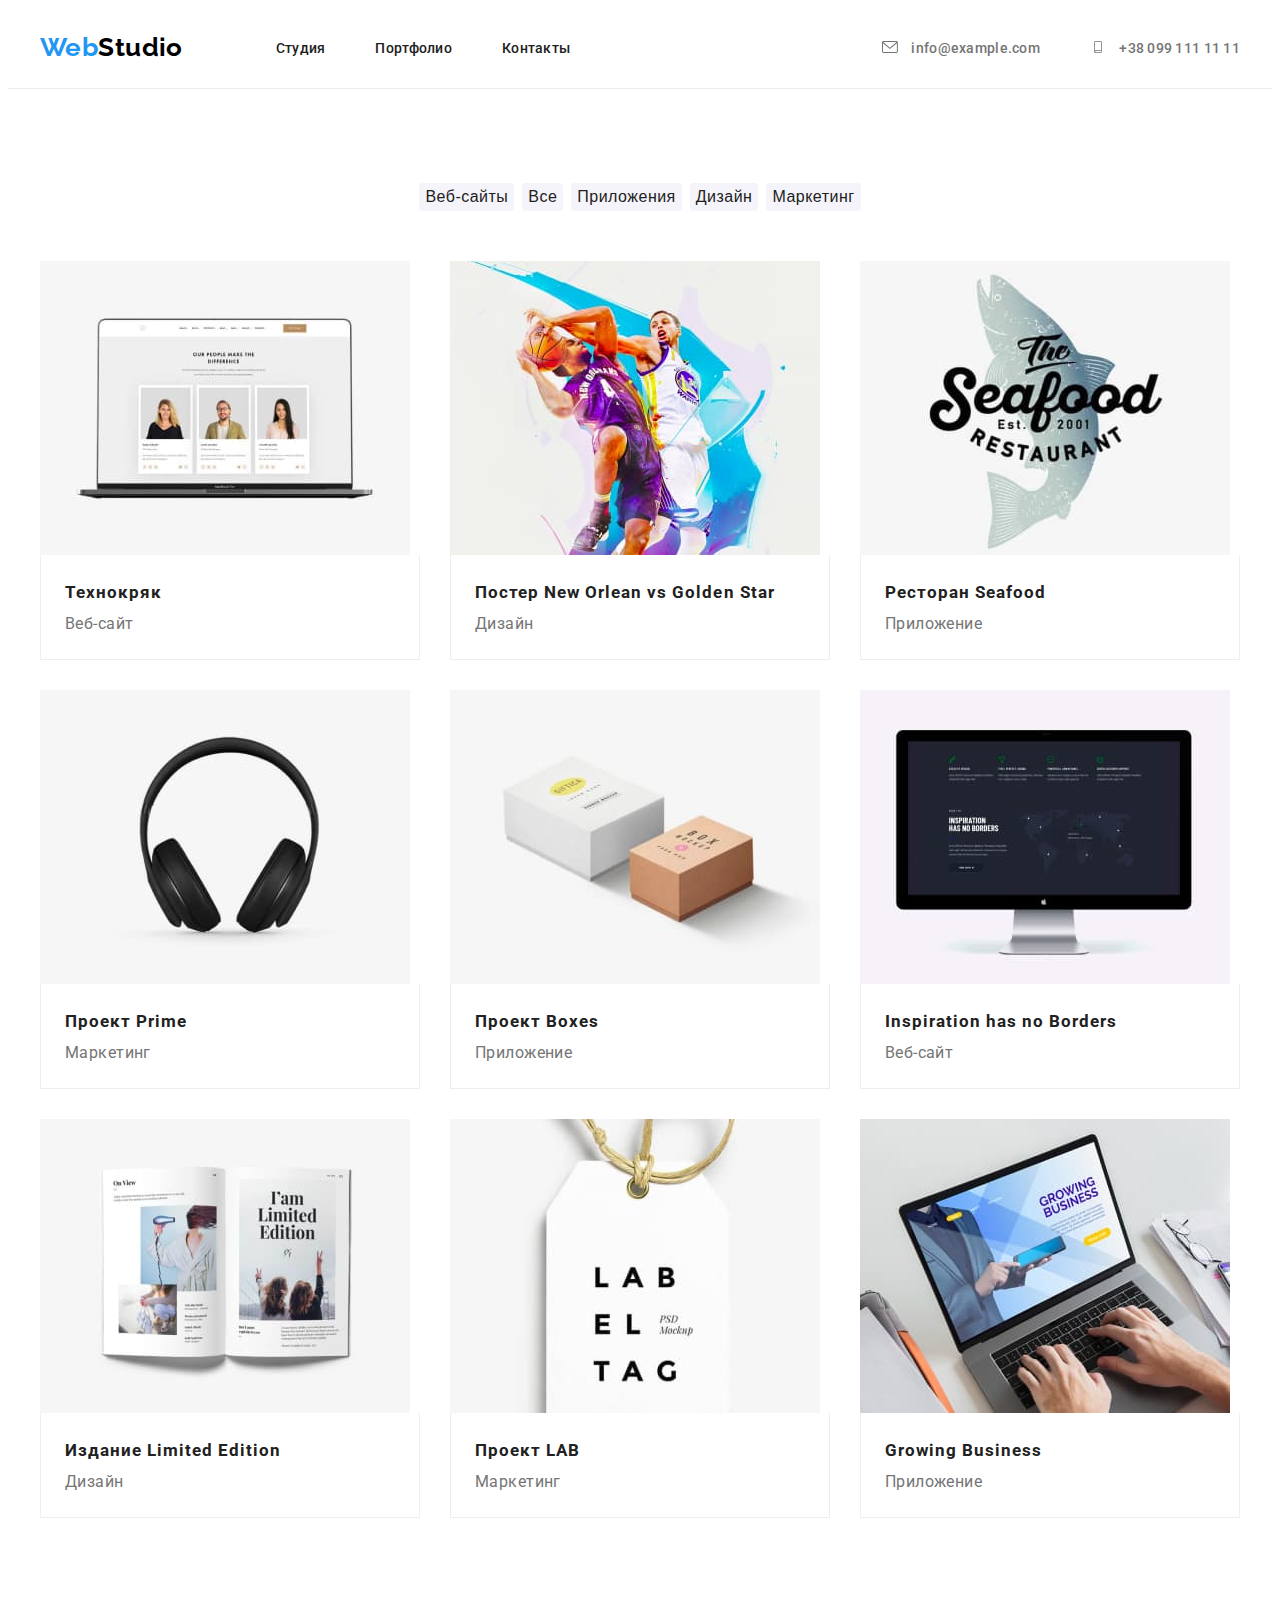
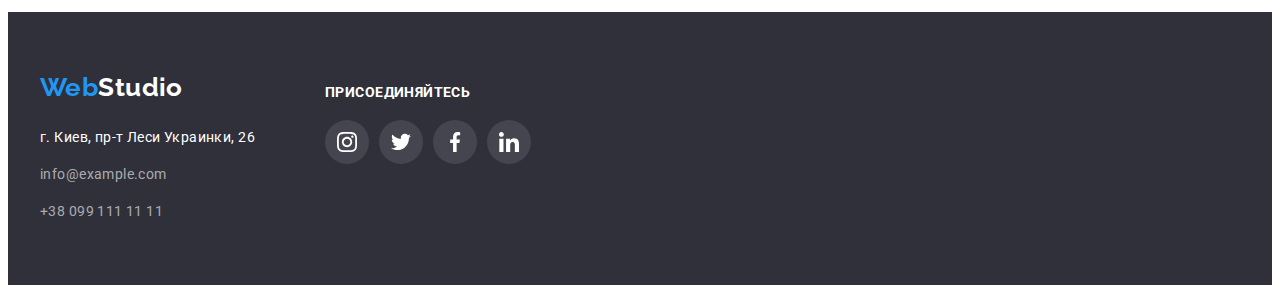
==== portfolio.html @ ef8a429e "Add files via upload" ====
<!DOCTYPE html>
<html lang="ru">
<head>
    <meta charset="UTF-8">
    <meta http-equiv="X-UA-Compatible" content="IE=edge">
    <meta name="viewport" content="width=device-width, initial-scale=1.0">
    <link rel="stylesheet" href="./css/styles.css">
    <title>WebStudio</title>
    <link rel="preconnect" href="https://fonts.googleapis.com">
    <link rel="preconnect" href="https://fonts.gstatic.com" crossorigin>
    <link rel="stylesheet" href="https://cdnjs.cloudflare.com/ajax/libs/modern-normalize/1.1.0/modern-normalize.min.css" integrity="sha512-wpPYUAdjBVSE4KJnH1VR1HeZfpl1ub8YT/NKx4PuQ5NmX2tKuGu6U/JRp5y+Y8XG2tV+wKQpNHVUX03MfMFn9Q==" crossorigin="anonymous" referrerpolicy="no-referrer" />
    <link href="https://fonts.googleapis.com/css2?family=Raleway:wght@700&family=Roboto:wght@400;500;700;900&display=swap" rel="stylesheet"> 
</head>
<body>
    <header class="header">
        <div class="container container-header">
            <nav class="navigation">
                <a href="index.html" class="webstudio web-header">
                    <span class="web">Web</span>Studio</a>
                <ul class="nav-list list">
                    <li class="nav-item"><a href="index.html">Студия</a></li>
                    <li class="nav-item"><a href="portfolio.html">Портфолио</a></li>
                    <li class="nav-item"><a href="">Контакты</a></li>
                </ul>
            </nav>
            <div class="header-contacts-div">
                <ul class="header-contacts-list list">
                    <li class="header-contacts-item"><a href="mailto:info@example.com">
                        <svg class="header-contacts-item-icon" width="16px" height="12px">
                            <use href="./img/symbol-defs.svg#icon-envelope"></use>
                        </svg>
                        info@example.com</a></li>
                    <li class="header-contacts-item"><a href="tel:+380991111111">
                        <svg class="header-contacts-item-icon" width="16px" height="12px">
                            <use href="./img/symbol-defs.svg#icon-smartphone"></use>
                        </svg>
                        +38 099 111 11 11</a></li>
                </ul>
            </div>
        </div>
    </header>
    <main>
        <section class="nav-portfolio section">
            <div class="nav-portfolio-container container">
                <h1 class="visually-hidden">Навигация в Портфолио</h2>
                <ul class="nav-portfolio-list list">
                    <li class="nav-portfolio-item"><button type="button" class="nav-portfolio-btn">Веб-сайты</button></li>
                    <li class="nav-portfolio-item"><button type="button" class="nav-portfolio-btn">Все</button></li>
                    <li class="nav-portfolio-item"><button type="button" class="nav-portfolio-btn">Приложения</button></li>
                    <li class="nav-portfolio-item"><button type="button" class="nav-portfolio-btn">Дизайн</button></li>
                    <li class="nav-portfolio-item"><button type="button" class="nav-portfolio-btn">Маркетинг</button></li>
                </ul>
                <ul class="services-list list">
                    <li class="services-item">
                        <a href="" class="services-link">
                            <img src="./img/portfolio-img-1.jpg" alt="ноутбук" width="370" height="294">
                            <div class="services-item-content">
                            <h3 class="services-item-title">Технокряк</h3>
                            <p class="services-item-text">Веб-сайт</p>
                            </div>
                        </a>
                    </li>
                    <li class="services-item">
                        <a href="" class="services-link">
                            <img src="./img/portfolio-img-2.jpg" alt="баскетболисты" width="370" height="294">
                            <div class="services-item-content">
                            <h3 class="services-item-title">Постер New Orlean vs Golden Star</h3>
                            <p class="services-item-text">Дизайн</p>
                            </div>
                        </a>
                    </li>
                    <li class="services-item">
                        <a href="" class="services-link">
                            <img src="./img/portfolio-img-3.jpg" alt="ресторан морепродуктов" width="370" height="294">
                            <div class="services-item-content">
                            <h3 class="services-item-title">Ресторан Seafood</h3>
                            <p class="services-item-text">Приложение</p>
                            </div>
                        </a>
                    </li>
                    <li class="services-item">
                        <a href="" class="services-link">
                            <img src="./img/portfolio-img-4.jpg" alt="наушники" width="370" height="294">
                            <div class="services-item-content">
                            <h3 class="services-item-title">Проект Prime</h3>
                            <p class="services-item-text">Маркетинг</p>
                            </div>
                        </a>
                    </li>
                    <li class="services-item">
                        <a href="" class="services-link">
                            <img src="./img/portfolio-img-5.jpg" alt="коробки" width="370" height="294">
                            <div class="services-item-content">
                            <h3 class="services-item-title">Проект Boxes</h3>
                            <p class="services-item-text">Приложение</p>
                            </div>
                        </a>
                    </li>
                    <li class="services-item">
                        <a href="" class="services-link">
                            <img src="./img/portfolio-img-6.jpg" alt="моноблок" width="370" height="294">
                            <div class="services-item-content">
                            <h3 class="services-item-title">Inspiration has no Borders</h3>
                            <p class="services-item-text">Веб-сайт</p>
                            </div>
                        </a>
                    </li>
                    <li class="services-item">
                        <a href="" class="services-link">
                            <img src="./img/portfolio-img-7.jpg" alt="журнал" width="370" height="294">
                            <div class="services-item-content">
                            <h3 class="services-item-title">Издание Limited Edition</h3>
                            <p class="services-item-text">Дизайн</p>
                            </div>
                        </a>
                    </li>
                    <li class="services-item">
                        <a href="" class="services-link">
                            <img src="./img/portfolio-img-8.jpg" alt="этикетка" width="370" height="294">
                            <div class="services-item-content">
                            <h3 class="services-item-title">Проект LAB</h3>
                            <p class="services-item-text">Маркетинг</p>
                            </div>
                        </a>
                    </li>
                    <li class="services-item">
                        <a href="" class="services-link">
                            <img src="./img/portfolio-img-9.jpg" alt="ноутбук" width="370" height="294">
                            <div class="services-item-content">
                            <h3 class="services-item-title">Growing Business</h3>
                            <p class="services-item-text">Приложение</p>
                            </div>
                        </a>
                    </li>
                </ul>
            </div>
        </section>
    </main>
    <footer class="footer">
        <div class="container footer-block">
            <div class="footer-contacts">
                <a class="webstudio web-footer">
                    <span class="web">Web</span>Studio
                </a>
                <address>
                    <ul class="footer-list list">
                        <li class="footer-item"><a href="" class="footer-addres">г. Киев, пр-т Леси Украинки, 26</a></li>
                        <li class="footer-item"><a href="mailto:info@example.com">info@example.com</a></li>
                        <li class="footer-item"><a href="tel:+380991111111">+38 099 111 11 11</a></li>
                    </ul>
                </address>
            </div>
            <div class="footer-socials">
                <p class="footer-socials-text">присоединяйтесь</p>
                <ul class="footer-socials-list list">
                    <li class="footer-socials-item">
                        <a href="" class="footer-socials-link">
                            <svg class="footer-socials-icon" width="20px" height="20px">
                                <use href="./img/symbol-defs.svg#icon-instagram"></use>
                            </svg>
                        </a>
                    </li>
                    <li class="footer-socials-item">
                        <a href="" class="footer-socials-link">
                            <svg class="footer-socials-icon" width="20px" height="20px">
                                <use href="./img/symbol-defs.svg#icon-twitter"></use>
                            </svg>
                        </a>
                    </li>
                    <li class="footer-socials-item">
                        <a href="" class="footer-socials-link">
                            <svg class="footer-socials-icon" width="20px" height="20px">
                                <use href="./img/symbol-defs.svg#icon-facebook"></use>
                            </svg>
                        </a>
                    </li>
                    <li class="footer-socials-item">
                        <a href="" class="footer-socials-link">
                            <svg class="footer-socials-icon"  width="20px" height="20px">
                                <use href="./img/symbol-defs.svg#icon-linkedin"></use>
                            </svg>
                        </a>
                    </li>
                </ul>
            </div>
        </div>
    </footer>
</body>
</html>
---- css/styles.css ----
:root {
    --corporate-color: #2196F3;
    --first-text: #212121;
    --second-text: #FFFFFF;
    --third-text: #757575;
    --background-header: #ECECEC;
    --background-tagline-and-footer: #2F303A;
    --background-team: #F5F4FA;
    --background-fff: #FFFFFF;
    --backgraund-portfolio-main: #E5E5E5;
    --web-header: #000000;
    --background-btn-portfolio: #F5F4FA;
    --background-icon: #F5F4FA;
    --color-icon: #AFB1B8;
}

p, h1, h2, h3, h4, h5, h6 {
    margin: 0;
}

ul {
    margin: 0;
    padding: 0;
}

button {
    cursor: pointer;
}

img {
    display: block;
    max-width: 100%;
}

body {
    font-family: "Roboto", sans-serif;
    color: var(--first-text);
    font-size: 14px;
    letter-spacing: 0.03em;
    background-color: var(--background-fff);
}

.list {
    list-style: none;
}

a {
    text-decoration: none;
    color: inherit;
}

.web {
    font-family: Raleway, sans-serif;
    font-size: 26px;
    line-height: calc(31 / 26);
    color: var(--corporate-color);
}

.webstudio{
    font-family: Raleway, sans-serif;
    font-weight: 700;
    font-size: 26px;
    line-height: calc(31 / 26);
}

.container {
    width: 1200px;
    padding-left: 15px;
    padding-right: 15px;
    margin: 0 auto;
}

.section {
    padding-top: 94px;
    padding-bottom: 94px;
}

.visually-hidden {
    position: absolute;
    width: 1px;
    height: 1px;
    margin: -1px;
    border: 0;
    padding: 0;
    white-space: nowrap;
    clip-path: inset(100%);
    clip: rect(0 0 0 0);
    overflow: hidden;
}

/* -------------------HEADER------------------- */
.header {
    background-color: var(--background-fff);
    padding-top: 24px;
    padding-bottom: 25px;
    border-bottom: 1px solid #ECECEC;
}

.container-header {
    display: flex;
    align-items: center;
}

.web-header{
    color: var(--web-header);
    margin-right: 93px;
}

.navigation {
    display: flex;
    align-items: center;
}

.nav-list {
    display: flex;
}

.nav-item {
    font-weight: 500;
    line-height: calc(16 / 14);
    letter-spacing: 0.02em;
    color: var(--first-text);
}

.nav-item + .nav-item{
    margin-left: 50px;
}

.nav-item:hover,
.nav-item:focus {
    font-weight: 500;
    line-height: calc(16 / 14);
    letter-spacing: 0.02em;
    color: var(--corporate-color);
}

.header-contacts-div {
    display: flex;
    align-items: center;
    margin-left: auto;
}

.header-contacts-list {
    display: flex;
    align-items: center;
}

.header-contacts-item + .header-contacts-item {
    margin-left: 50px;
}

.header-contacts-item {
    font-weight: 500;
    line-height: calc(16 / 14);
    letter-spacing: 0.02em;
    color: var(--third-text);
}

.header-contacts-item:hover,
.header-contacts-item:focus {
    font-weight: 500;
    line-height: calc(16 / 14);
    letter-spacing: 0.02em;
    color: var(--corporate-color);
}

.header-contacts-item-icon {
    fill: currentColor;
    margin-right: 10px;
    /* width: 16px;
    height: 12px; */
}

/* -------------------TAGLINE------------------- */
.tagline {
    font-family: Roboto;
    background-color: var(--background-tagline-and-footer);
    flex-grow: 1;
    padding: 200px 0 200px 0;
    background-image: linear-gradient(rgba(25, 28, 38, 0.4), rgba(25, 28, 38, 0.4)), url(../img/tagline.jpg);
    background-repeat: no-repeat;
    background-position: center;
    background-size: cover;
    flex-grow: 1;
    padding: 272px 0 206px 96px;
}

.tagline-title {
    font-weight: 900;
    font-size: 44px;
    line-height: calc(60 / 44);
    text-align: center;
    letter-spacing: 0.06em;
    text-transform: uppercase;
    color: var(--second-text);
    margin-bottom: 30px;
}

.tagline-btn{
    font-weight: bold;
    font-size: 16px;
    line-height: calc(30 / 16);
    display: flex;
    align-items: center;
    text-align: center;
    letter-spacing: 0.06em;
    color: var(--second-text);
    background-color: var(--corporate-color);
    margin: auto;
    border: 0;
    background: var(--corporate-color);
    box-shadow: 0px 4px 4px rgba(0, 0, 0, 0.15);
    border-radius: 4px;
    padding: 10px 32px 10px 47px;
}

.tagline-btn:hover,
.tagline-btn:focus {
    cursor: pointer;
}

/* -------------------ABOUT------------------- */
.about-list {
    display: flex;
}

.about-item + .about-item {
    margin-left: 30px;
}

.about-item {
    width: calc(100% / 4 - 30px);
}

.about-item-icon-background {
    content: '';
    width: 270px;
    height: 120px;
    background-color: var(--background-icon);
    margin-bottom: 30px;
    display: flex;
    align-items: center;
    justify-content: center;
}

.about-item-title{
    line-height: calc(16 / 14);
    text-transform: uppercase;
    margin-bottom: 10px;
}

.about-item-text{
    line-height: calc(24 / 14);
    color: var(--third-text);
}

/* -------------------TASKS------------------- */
.tasks {
    padding-top: 0;
}

.tasks-title {
    font-size: 36px;
    line-height: calc(42 /36);
    text-align: center;
    margin-bottom: 50px;
}

.tasks-list {
    display: flex;
    align-items: center;
}

.tasks-item + .tasks-item {
    margin-left: 30px;
}

.tasks-item{
    width: calc(100% / 3 - 30px);
}

/* -------------------TEAM------------------- */
.team {
    background-color: var(--background-team);
}

.team-title {
    margin-bottom: 50px;
}

.team-item {
    background-color: var(--background-fff);
    box-shadow: 0px 1px 3px rgba(0, 0, 0, 0.12), 0px 1px 1px rgba(0, 0, 0, 0.14), 0px 2px 1px rgba(0, 0, 0, 0.2);
    border-radius: 0px 0px 4px 4px;
}

.team-list {
    display: flex;
    justify-content: space-between;
}

.team-title {
    font-size: 36px;
    line-height: calc(42 / 36);
    text-align: center;
}

.team-item + .team-item {
    margin-left: 30px;
}

.team-item {
    width: calc(100% / 4 - 30px);
    box-sizing: border-box;
    box-shadow: 0 10px 10px -10px rgba(0, 0, 0, 0.3), 2px 0 2px -2px rgba(0, 0, 0, 0.3), -2px 0 2px -2px rgba(0, 0, 0, 0.3);
}

.team-item-title {
    font-weight: 500;
    font-size: 16px;
    line-height: calc(19 / 16);
    text-align: center;
    margin-top: 30px;
    margin-bottom: 10px;
}

.team-item-text {
    font-size: 16px;
    line-height: calc(19 / 16);
    text-align: center;
    color: var(--third-text); 
    margin-bottom: 10px;
}

.team-socials-list {
    display: flex;
    justify-content: center;
}

.team-socials-link {
    width: 44px;
    height: 44px;
    display: flex;
    align-items: center;
    justify-content: center;
    fill: var(--color-icon);
    margin-bottom: 30px;
    border-radius: 50%;
}

.team-socials-item + .team-socials-item {
    margin-left: 10px;
}

.team-socials-icon {
    color: currentColor;
}

.team-socials-link:hover, .team-socials-link:focus {
    background-color: var(--corporate-color);
    fill: var(--second-text);
}

/* -------------------COMPANY------------------- */

.company-title {
    font-size: 36px;
    line-height: calc(42 / 36);
    text-align: center;
}

.company-list {
    display: flex;
    margin-top: 50px;
}

.company-item + .company-item {
    margin-left: 30px;
}

.company-item {
    width: calc(100% / 6 - 30px);
}

.company-item-link {
    width: 170px;
    height: 92px;
    display: flex;
    align-items: center;
    justify-content: center;
    border: 1px solid var(--color-icon);
    border-radius: 4px;
    fill: var(--color-icon);
}

.company-item-link:hover, .company-item-link:focus {
    fill: var(--corporate-color);
    border-color: var(--corporate-color);
}

.company-item-icon {
    color: currentColor;
}

/* -------------------FOOTER------------------- */


footer {
    background-color: var(--background-tagline-and-footer);
    padding-top: 60px;
    padding-bottom: 60px;
}

.footer-block {
    display: flex;
    justify-content: start;

}

.web-footer {
    color: var(--second-text);
}

.footer-list {
    margin-top: 20px;
}

.footer-item + .footer-item {
    margin-top: 9px;
}

address{
    font-style: normal;
}

.footer-addres {
    line-height: calc(24 / 12);
    color: var(--second-text);
}

.footer-item {
    line-height: calc(24 / 12);
    color: rgba(255, 255, 255, 0.6);
}

.footer-socials {
    margin-top: 12px;
    margin-left: 70px;
}

.footer-socials-text {
    font-family: Roboto;
    font-weight: 700;
    font-size: 14px;
    line-height: calc(16/14);
    letter-spacing: 0.03em;
    text-transform: uppercase;
    color: var(--second-text);
    margin-bottom: 20px;
}

.footer-socials-list {
    display: flex;
    justify-content: center;
}

.footer-socials-link {
    width: 44px;
    height: 44px;
    display: flex;
    align-items: center;
    justify-content: center;
    fill: var(--second-text);
    background-color: rgba(255, 255, 255, 0.1);;
    margin-bottom: 30px;
    border-radius: 50%;
}

.footer-socials-item + .footer-socials-item {
    margin-left: 10px;
}

.footer-socials-icon {
    color: currentColor;
}

.footer-socials-link:hover, .footer-socials-link:focus {
    background-color: var(--corporate-color);
    fill: var(--second-text);
}

/* -------------------PORTFOLIO------------------- */



/* -------------------NAV_PORTFOLIO------------------- */

.nav-portfolio-list {
    display: flex;
    justify-content: center;
    margin-bottom: 50px;
}

.nav-portfolio-item + .nav-portfolio-item{
    margin-left: 8px;
}

.nav-portfolio-btn {
    font-weight: 500;
    font-size: 16px;
    line-height: calc(26 / 16);
    letter-spacing: 0.03em;
    text-align: center;
    color: var(--first-text);
    background-color: var(--background-btn-portfolio);
    border-radius: 4px;
    border: 0;
}

.nav-portfolio-btn:hover,
.nav-portfolio-btn:focus {
    color: var(--second-text);
    background-color: var(--corporate-color);
    cursor: pointer;
    font-weight: 500;
    font-size: 16px;
    line-height: calc(26 / 16);
    letter-spacing: 0.03em;
    text-align: center;
    color: var(--second-text);
}

/* -------------------SERVICES------------------- */

.services-list {
    display: flex;
    flex-wrap: wrap;
    margin-left: -30px;
    margin-bottom: -30px;
}

.services-item {
    width: calc(100% / 3 - 30px);
    margin-left: 30px;
    margin-bottom: 30px;
    box-sizing: border-box;
}

.services-item:hover {
    box-shadow: 0 10px 10px -5px rgba(0, 0, 0, 0.3), 5px 0 5px -5px rgba(0, 0, 0, 0.3), -5px 0 5px -5px rgba(0, 0, 0, 0.3);
}

.services-item-content {
    padding: 20px 24px;
    border-left: 1px solid #EEEEEE;
    border-right: 1px solid #EEEEEE;
    border-bottom: 1px solid #EEEEEE;
}

.services-item-title {
    font-size: 17px;
    line-height: calc(36 / 18);
    letter-spacing: 0.06em;
    color: var(--first-text);
}

.services-item-text {
    font-size: 16px;
    line-height: calc(30 /16);
    color: var(--third-text);
}
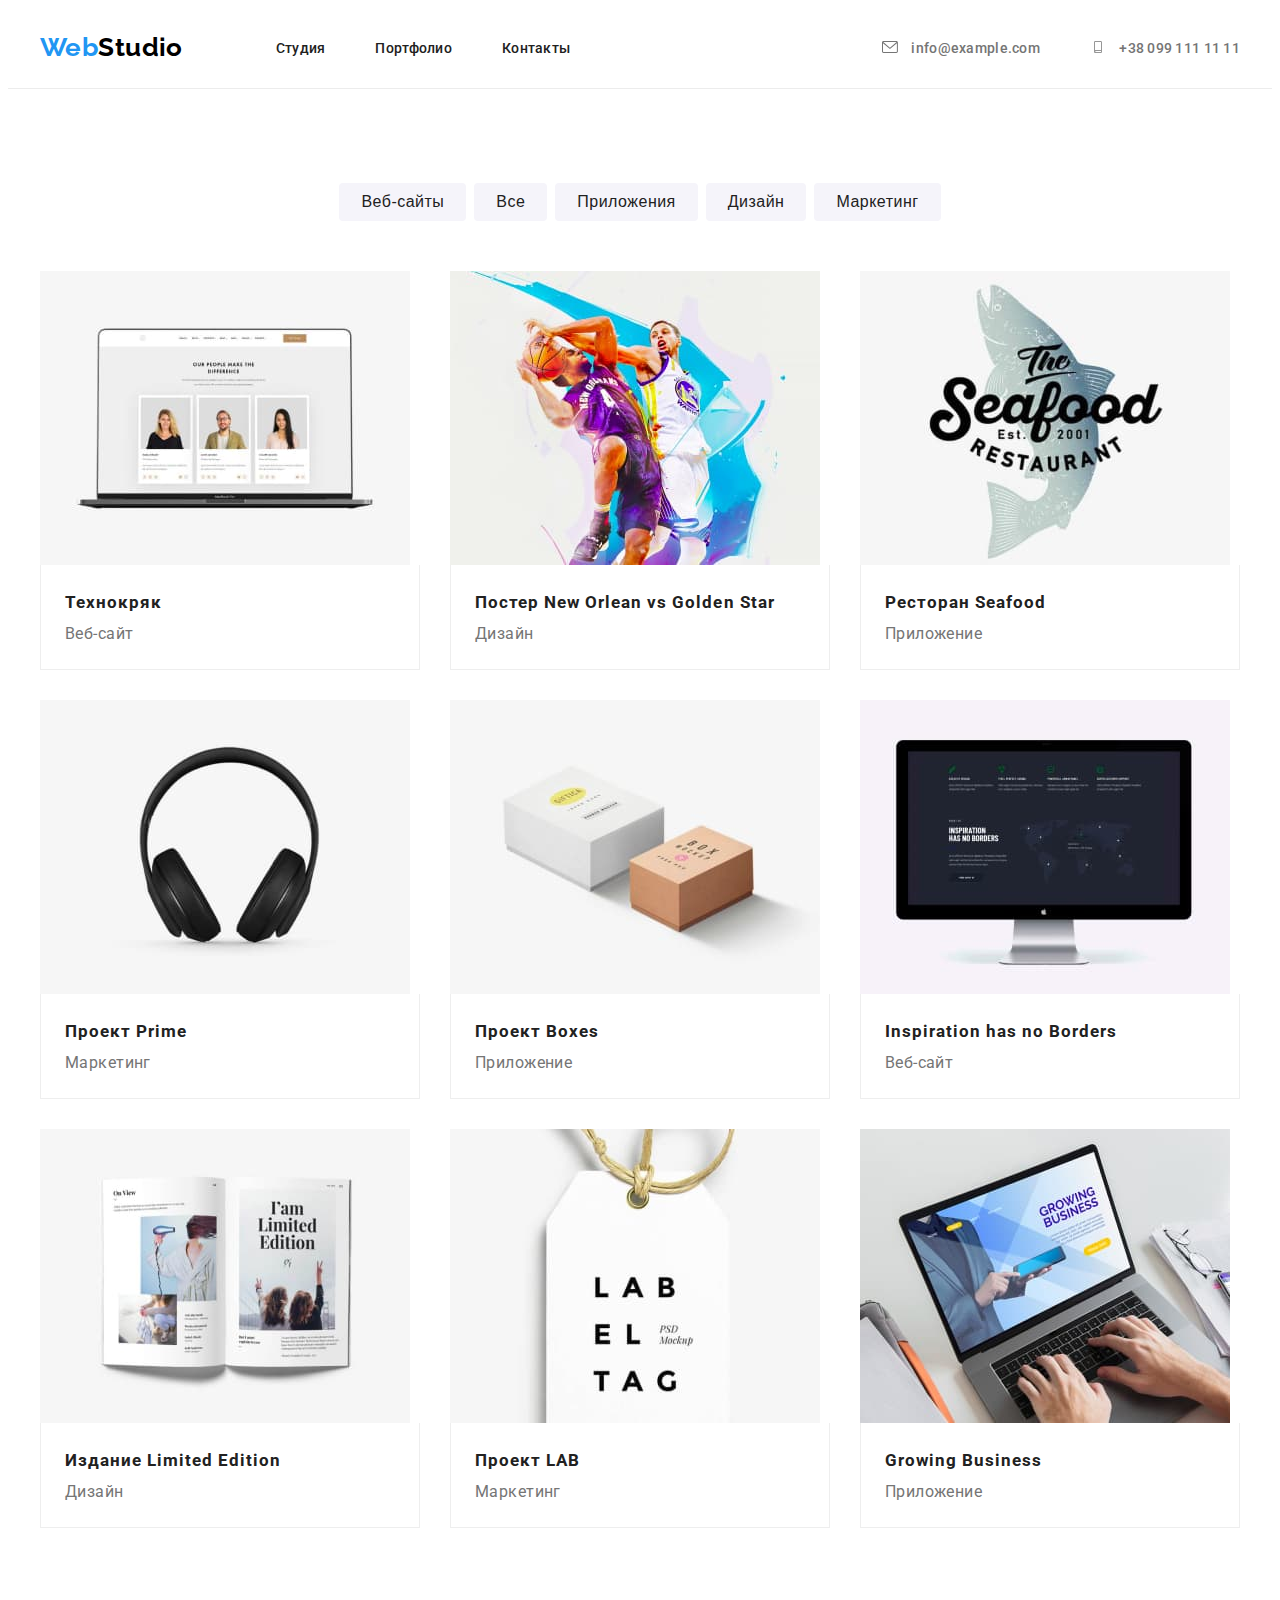
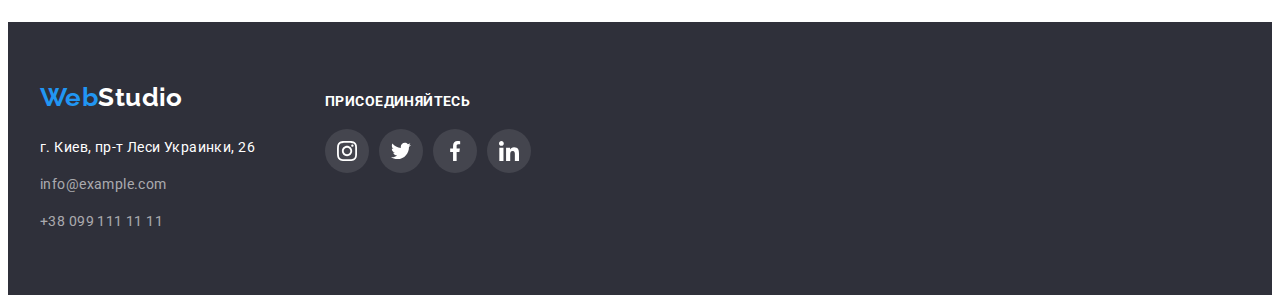
==== commit 2679e015: "Update portfolio.html" ====
--- a/portfolio.html
+++ b/portfolio.html
@@ -52,85 +52,103 @@
                 </ul>
                 <ul class="services-list list">
                     <li class="services-item">
-                        <a href="" class="services-link">
-                            <img src="./img/portfolio-img-1.jpg" alt="ноутбук" width="370" height="294">
-                            <div class="services-item-content">
-                            <h3 class="services-item-title">Технокряк</h3>
-                            <p class="services-item-text">Веб-сайт</p>
-                            </div>
-                        </a>
-                    </li>
-                    <li class="services-item">
-                        <a href="" class="services-link">
-                            <img src="./img/portfolio-img-2.jpg" alt="баскетболисты" width="370" height="294">
-                            <div class="services-item-content">
-                            <h3 class="services-item-title">Постер New Orlean vs Golden Star</h3>
-                            <p class="services-item-text">Дизайн</p>
-                            </div>
-                        </a>
-                    </li>
-                    <li class="services-item">
-                        <a href="" class="services-link">
-                            <img src="./img/portfolio-img-3.jpg" alt="ресторан морепродуктов" width="370" height="294">
-                            <div class="services-item-content">
-                            <h3 class="services-item-title">Ресторан Seafood</h3>
-                            <p class="services-item-text">Приложение</p>
-                            </div>
-                        </a>
-                    </li>
-                    <li class="services-item">
-                        <a href="" class="services-link">
-                            <img src="./img/portfolio-img-4.jpg" alt="наушники" width="370" height="294">
-                            <div class="services-item-content">
-                            <h3 class="services-item-title">Проект Prime</h3>
-                            <p class="services-item-text">Маркетинг</p>
-                            </div>
-                        </a>
-                    </li>
-                    <li class="services-item">
-                        <a href="" class="services-link">
-                            <img src="./img/portfolio-img-5.jpg" alt="коробки" width="370" height="294">
-                            <div class="services-item-content">
-                            <h3 class="services-item-title">Проект Boxes</h3>
-                            <p class="services-item-text">Приложение</p>
-                            </div>
-                        </a>
-                    </li>
-                    <li class="services-item">
-                        <a href="" class="services-link">
-                            <img src="./img/portfolio-img-6.jpg" alt="моноблок" width="370" height="294">
-                            <div class="services-item-content">
-                            <h3 class="services-item-title">Inspiration has no Borders</h3>
-                            <p class="services-item-text">Веб-сайт</p>
-                            </div>
-                        </a>
-                    </li>
-                    <li class="services-item">
-                        <a href="" class="services-link">
-                            <img src="./img/portfolio-img-7.jpg" alt="журнал" width="370" height="294">
-                            <div class="services-item-content">
-                            <h3 class="services-item-title">Издание Limited Edition</h3>
-                            <p class="services-item-text">Дизайн</p>
-                            </div>
-                        </a>
-                    </li>
-                    <li class="services-item">
-                        <a href="" class="services-link">
-                            <img src="./img/portfolio-img-8.jpg" alt="этикетка" width="370" height="294">
-                            <div class="services-item-content">
-                            <h3 class="services-item-title">Проект LAB</h3>
-                            <p class="services-item-text">Маркетинг</p>
-                            </div>
-                        </a>
-                    </li>
-                    <li class="services-item">
-                        <a href="" class="services-link">
-                            <img src="./img/portfolio-img-9.jpg" alt="ноутбук" width="370" height="294">
-                            <div class="services-item-content">
-                            <h3 class="services-item-title">Growing Business</h3>
-                            <p class="services-item-text">Приложение</p>
-                            </div>
-                        </a>
+                        <div class="services-link-shadow">
+                            <a href="" class="services-link">
+                                <img src="./img/portfolio-img-1.jpg" alt="ноутбук" width="370" height="294">
+                                <div class="services-item-content">
+                                <h3 class="services-item-title">Технокряк</h3>
+                                <p class="services-item-text">Веб-сайт</p>
+                                </div>
+                            </a>
+                        </div>
+                    </li>
+                    <li class="services-item">
+                        <div class="services-link-shadow">
+                            <a href="" class="services-link">
+                                <img src="./img/portfolio-img-2.jpg" alt="баскетболисты" width="370" height="294">
+                                <div class="services-item-content">
+                                <h3 class="services-item-title">Постер New Orlean vs Golden Star</h3>
+                                <p class="services-item-text">Дизайн</p>
+                                </div>
+                            </a>
+                        </div>
+                    </li>
+                    <li class="services-item">
+                        <div class="services-link-shadow">
+                            <a href="" class="services-link">
+                                <img src="./img/portfolio-img-3.jpg" alt="ресторан морепродуктов" width="370" height="294">
+                                <div class="services-item-content">
+                                <h3 class="services-item-title">Ресторан Seafood</h3>
+                                <p class="services-item-text">Приложение</p>
+                                </div>
+                            </a>
+                        </div>
+                    </li>
+                    <li class="services-item">
+                        <div class="services-link-shadow">
+                            <a href="" class="services-link">
+                                <img src="./img/portfolio-img-4.jpg" alt="наушники" width="370" height="294">
+                                <div class="services-item-content">
+                                <h3 class="services-item-title">Проект Prime</h3>
+                                <p class="services-item-text">Маркетинг</p>
+                                </div>
+                            </a>
+                        </div>
+                    </li>
+                    <li class="services-item">
+                        <div class="services-link-shadow">
+                            <a href="" class="services-link">
+                                <img src="./img/portfolio-img-5.jpg" alt="коробки" width="370" height="294">
+                                <div class="services-item-content">
+                                <h3 class="services-item-title">Проект Boxes</h3>
+                                <p class="services-item-text">Приложение</p>
+                                </div>
+                            </a>
+                        </div>
+                    </li>
+                    <li class="services-item">
+                        <div class="services-link-shadow">
+                            <a href="" class="services-link">
+                                <img src="./img/portfolio-img-6.jpg" alt="моноблок" width="370" height="294">
+                                <div class="services-item-content">
+                                <h3 class="services-item-title">Inspiration has no Borders</h3>
+                                <p class="services-item-text">Веб-сайт</p>
+                                </div>
+                            </a>
+                        </div>
+                    </li>
+                    <li class="services-item">
+                        <div class="services-link-shadow">
+                            <a href="" class="services-link">
+                                <img src="./img/portfolio-img-7.jpg" alt="журнал" width="370" height="294">
+                                <div class="services-item-content">
+                                <h3 class="services-item-title">Издание Limited Edition</h3>
+                                <p class="services-item-text">Дизайн</p>
+                                </div>
+                            </a>
+                        </div>
+                    </li>
+                    <li class="services-item">
+                        <div class="services-link-shadow">
+                            <a href="" class="services-link">
+                                <img src="./img/portfolio-img-8.jpg" alt="этикетка" width="370" height="294">
+                                <div class="services-item-content">
+                                <h3 class="services-item-title">Проект LAB</h3>
+                                <p class="services-item-text">Маркетинг</p>
+                                </div>
+                            </a>
+                        </div>
+                    </li>
+                    <li class="services-item">
+                        <div class="services-link-shadow">
+                            <a href="" class="services-link">
+                                <img src="./img/portfolio-img-9.jpg" alt="ноутбук" width="370" height="294">
+                                <div class="services-item-content">
+                                <h3 class="services-item-title">Growing Business</h3>
+                                <p class="services-item-text">Приложение</p>
+                                </div>
+                            </a>
+                        </div>
                     </li>
                 </ul>
             </div>
@@ -186,4 +204,4 @@
         </div>
     </footer>
 </body>
-</html>+</html>
--- a/css/styles.css
+++ b/css/styles.css
@@ -181,8 +181,9 @@
     background-repeat: no-repeat;
     background-position: center;
     background-size: cover;
-    flex-grow: 1;
-    padding: 272px 0 206px 96px;
+    height: 600px;
+    min-width: 1600px;
+    margin: 0 auto;
 }
 
 .tagline-title {
@@ -413,8 +414,7 @@
 
 .footer-block {
     display: flex;
-    justify-content: start;
-
+    align-items: baseline;
 }
 
 .web-footer {
@@ -444,7 +444,6 @@
 }
 
 .footer-socials {
-    margin-top: 12px;
     margin-left: 70px;
 }
 
@@ -499,6 +498,7 @@
     display: flex;
     justify-content: center;
     margin-bottom: 50px;
+    box-sizing: border-box;
 }
 
 .nav-portfolio-item + .nav-portfolio-item{
@@ -515,6 +515,7 @@
     background-color: var(--background-btn-portfolio);
     border-radius: 4px;
     border: 0;
+    padding: 6px 22px;
 }
 
 .nav-portfolio-btn:hover,
@@ -528,6 +529,7 @@
     letter-spacing: 0.03em;
     text-align: center;
     color: var(--second-text);
+    box-shadow: 0 5px 5px -5px rgba(0, 0, 0, 0.3);
 }
 
 /* -------------------SERVICES------------------- */
@@ -543,11 +545,14 @@
     width: calc(100% / 3 - 30px);
     margin-left: 30px;
     margin-bottom: 30px;
+}
+
+.services-link {
     box-sizing: border-box;
 }
 
-.services-item:hover {
-    box-shadow: 0 10px 10px -5px rgba(0, 0, 0, 0.3), 5px 0 5px -5px rgba(0, 0, 0, 0.3), -5px 0 5px -5px rgba(0, 0, 0, 0.3);
+.services-link-shadow:hover, .services-link-shadow:focus {
+    box-shadow: 0 10px 10px -10px rgba(0, 0, 0, 0.3), 5px 0 5px -5px rgba(0, 0, 0, 0.3), -5px 0 5px -5px rgba(0, 0, 0, 0.3);
 }
 
 .services-item-content {
@@ -568,4 +573,4 @@
     font-size: 16px;
     line-height: calc(30 /16);
     color: var(--third-text);
-}+}
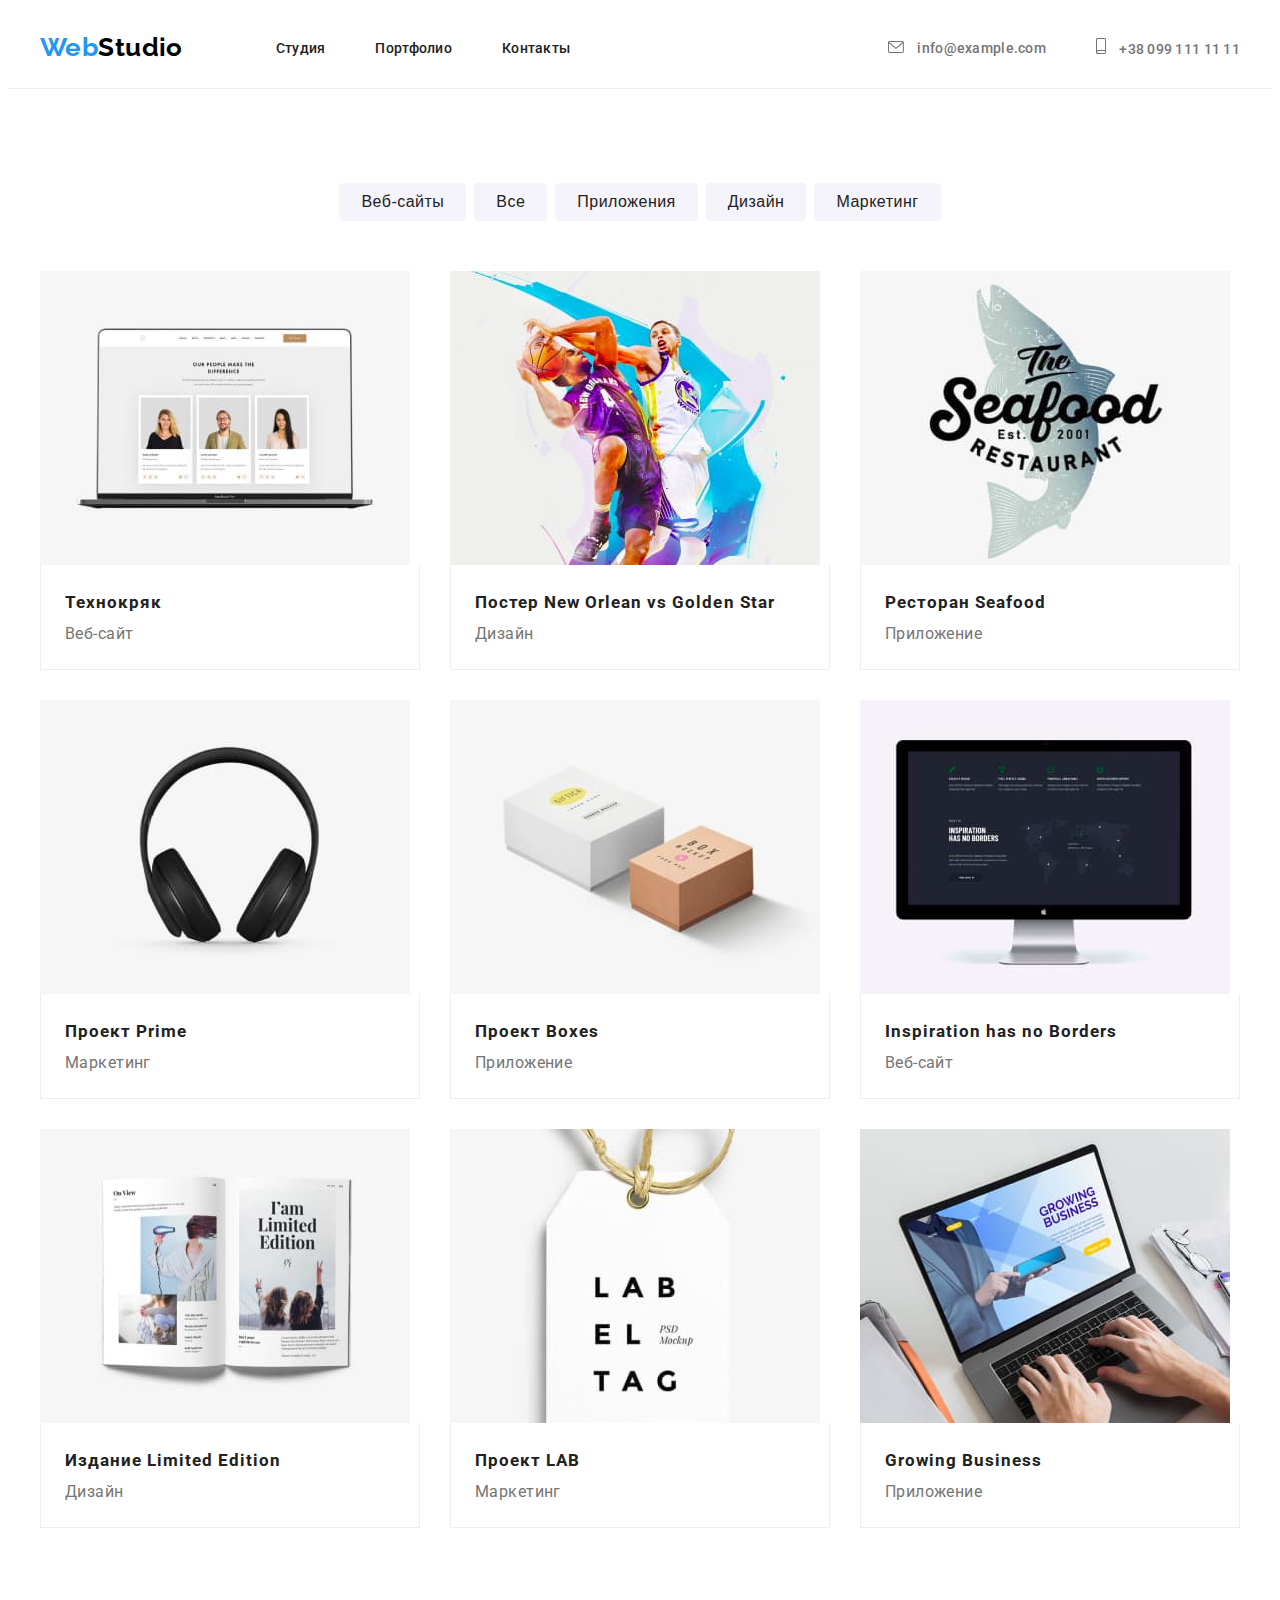
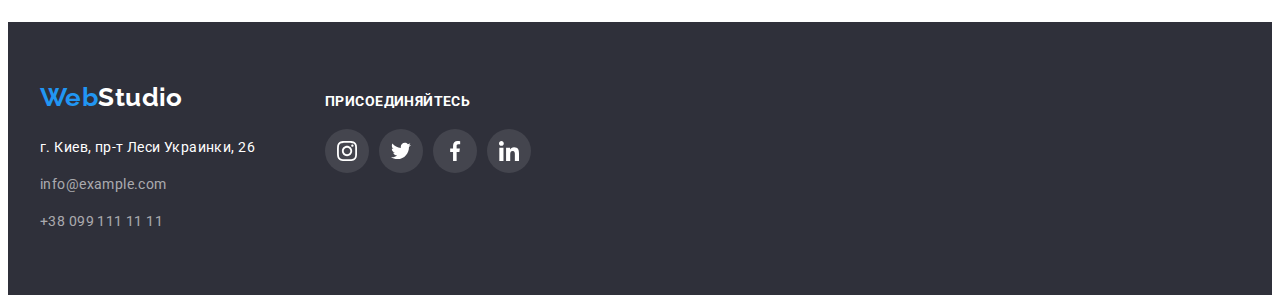
==== commit 4b50027d: "Update portfolio.html" ====
--- a/portfolio.html
+++ b/portfolio.html
@@ -31,7 +31,7 @@
                         </svg>
                         info@example.com</a></li>
                     <li class="header-contacts-item"><a href="tel:+380991111111">
-                        <svg class="header-contacts-item-icon" width="16px" height="12px">
+                        <svg class="header-contacts-item-icon" width="10px" height="16px">
                             <use href="./img/symbol-defs.svg#icon-smartphone"></use>
                         </svg>
                         +38 099 111 11 11</a></li>
--- a/css/styles.css
+++ b/css/styles.css
@@ -182,7 +182,7 @@
     background-position: center;
     background-size: cover;
     height: 600px;
-    min-width: 1600px;
+    max-width: 1600px;
     margin: 0 auto;
 }
 
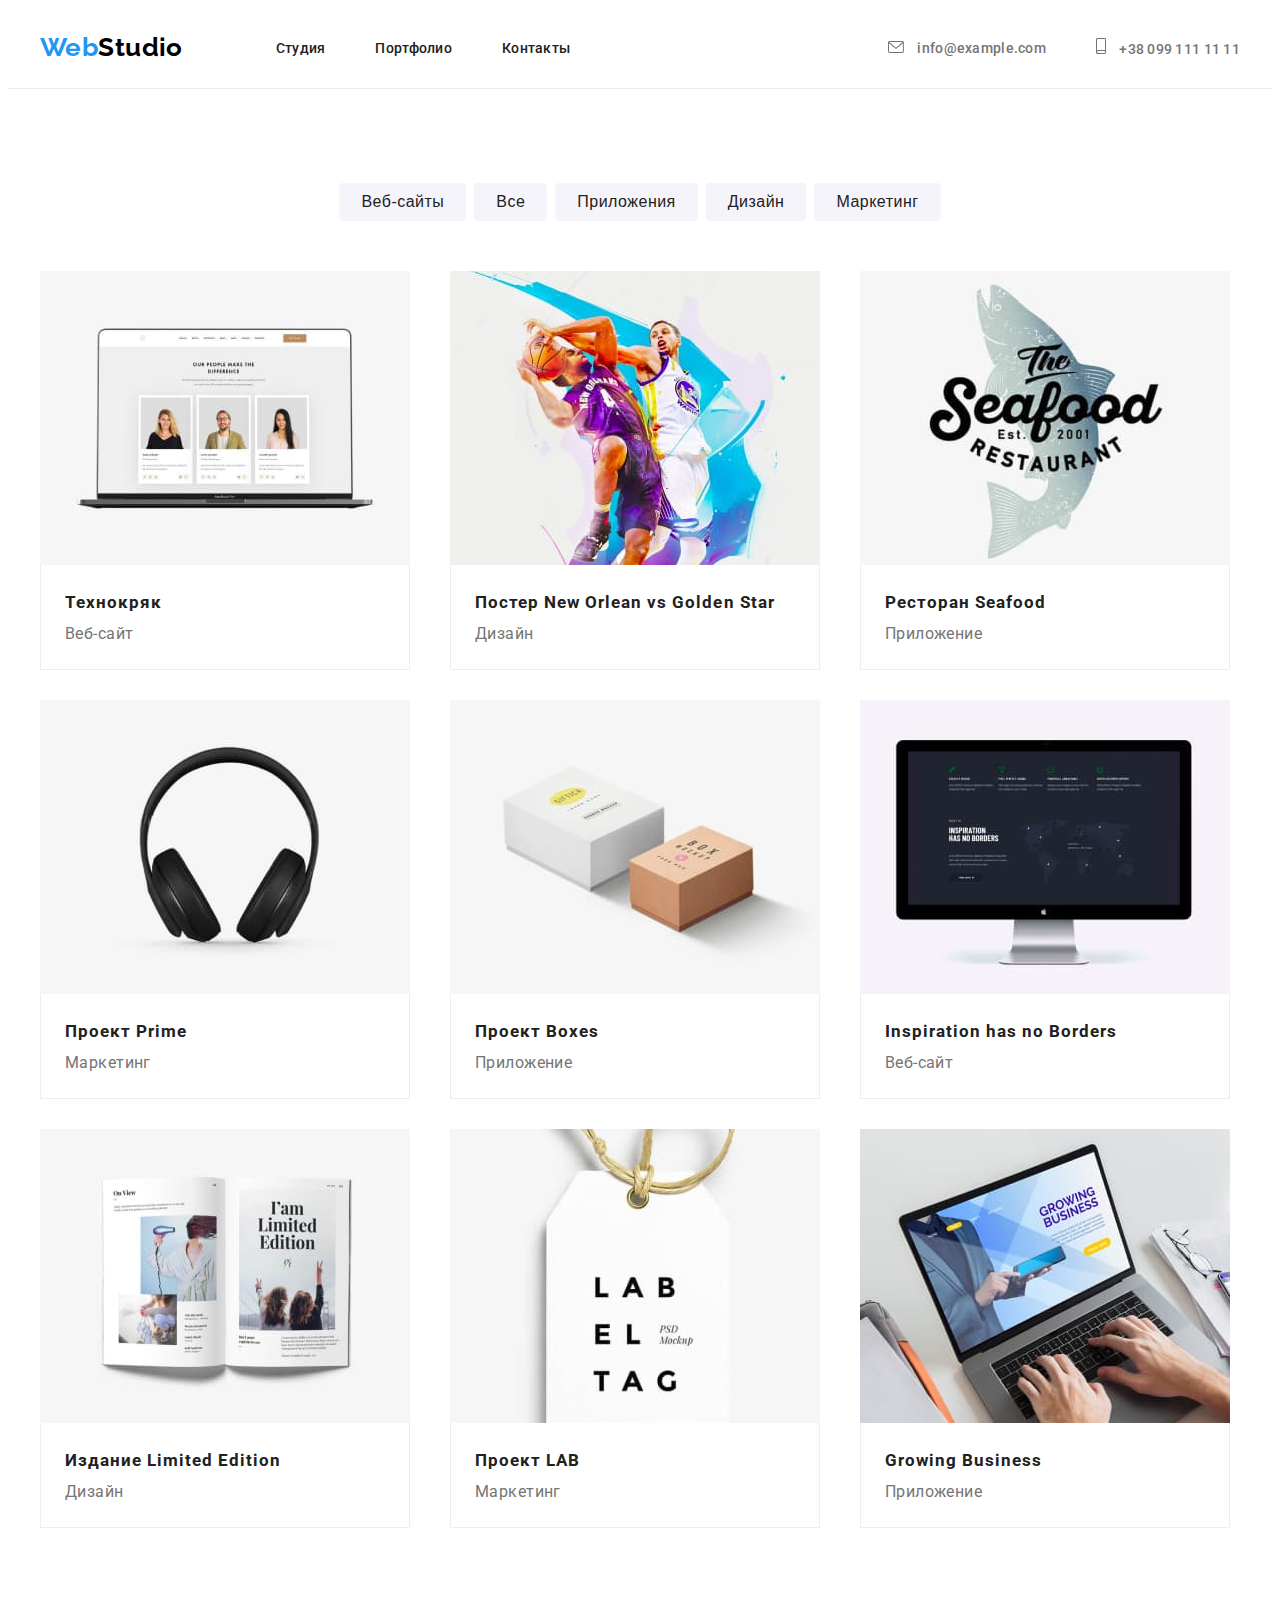
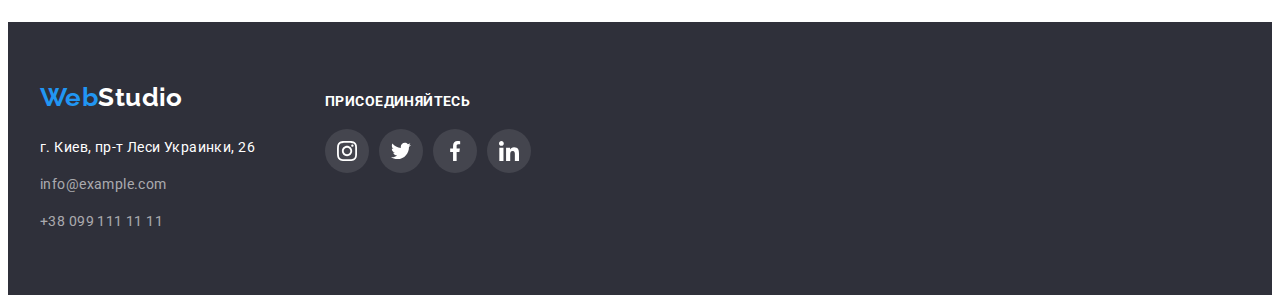
==== commit 12e09061: "Update portfolio.html" ====
--- a/portfolio.html
+++ b/portfolio.html
@@ -52,103 +52,85 @@
                 </ul>
                 <ul class="services-list list">
                     <li class="services-item">
-                        <div class="services-link-shadow">
-                            <a href="" class="services-link">
-                                <img src="./img/portfolio-img-1.jpg" alt="ноутбук" width="370" height="294">
-                                <div class="services-item-content">
-                                <h3 class="services-item-title">Технокряк</h3>
-                                <p class="services-item-text">Веб-сайт</p>
-                                </div>
-                            </a>
-                        </div>
+                        <a href="" class="services-link">
+                            <img src="./img/portfolio-img-1.jpg" alt="ноутбук" width="370" height="294">
+                            <div class="services-item-content">
+                            <h3 class="services-item-title">Технокряк</h3>
+                            <p class="services-item-text">Веб-сайт</p>
+                            </div>
+                        </a>
                     </li>
                     <li class="services-item">
-                        <div class="services-link-shadow">
-                            <a href="" class="services-link">
-                                <img src="./img/portfolio-img-2.jpg" alt="баскетболисты" width="370" height="294">
-                                <div class="services-item-content">
-                                <h3 class="services-item-title">Постер New Orlean vs Golden Star</h3>
-                                <p class="services-item-text">Дизайн</p>
-                                </div>
-                            </a>
-                        </div>
+                        <a href="" class="services-link">
+                            <img src="./img/portfolio-img-2.jpg" alt="баскетболисты" width="370" height="294">
+                            <div class="services-item-content">
+                            <h3 class="services-item-title">Постер New Orlean vs Golden Star</h3>
+                            <p class="services-item-text">Дизайн</p>
+                            </div>
+                        </a>
                     </li>
                     <li class="services-item">
-                        <div class="services-link-shadow">
-                            <a href="" class="services-link">
-                                <img src="./img/portfolio-img-3.jpg" alt="ресторан морепродуктов" width="370" height="294">
-                                <div class="services-item-content">
-                                <h3 class="services-item-title">Ресторан Seafood</h3>
-                                <p class="services-item-text">Приложение</p>
-                                </div>
-                            </a>
-                        </div>
+                        <a href="" class="services-link">
+                            <img src="./img/portfolio-img-3.jpg" alt="ресторан морепродуктов" width="370" height="294">
+                            <div class="services-item-content">
+                            <h3 class="services-item-title">Ресторан Seafood</h3>
+                            <p class="services-item-text">Приложение</p>
+                            </div>
+                        </a>
                     </li>
                     <li class="services-item">
-                        <div class="services-link-shadow">
-                            <a href="" class="services-link">
-                                <img src="./img/portfolio-img-4.jpg" alt="наушники" width="370" height="294">
-                                <div class="services-item-content">
-                                <h3 class="services-item-title">Проект Prime</h3>
-                                <p class="services-item-text">Маркетинг</p>
-                                </div>
-                            </a>
-                        </div>
+                        <a href="" class="services-link">
+                            <img src="./img/portfolio-img-4.jpg" alt="наушники" width="370" height="294">
+                            <div class="services-item-content">
+                            <h3 class="services-item-title">Проект Prime</h3>
+                            <p class="services-item-text">Маркетинг</p>
+                            </div>
+                        </a>
                     </li>
                     <li class="services-item">
-                        <div class="services-link-shadow">
-                            <a href="" class="services-link">
-                                <img src="./img/portfolio-img-5.jpg" alt="коробки" width="370" height="294">
-                                <div class="services-item-content">
-                                <h3 class="services-item-title">Проект Boxes</h3>
-                                <p class="services-item-text">Приложение</p>
-                                </div>
-                            </a>
-                        </div>
+                        <a href="" class="services-link">
+                            <img src="./img/portfolio-img-5.jpg" alt="коробки" width="370" height="294">
+                            <div class="services-item-content">
+                            <h3 class="services-item-title">Проект Boxes</h3>
+                            <p class="services-item-text">Приложение</p>
+                            </div>
+                        </a>
                     </li>
                     <li class="services-item">
-                        <div class="services-link-shadow">
-                            <a href="" class="services-link">
-                                <img src="./img/portfolio-img-6.jpg" alt="моноблок" width="370" height="294">
-                                <div class="services-item-content">
-                                <h3 class="services-item-title">Inspiration has no Borders</h3>
-                                <p class="services-item-text">Веб-сайт</p>
-                                </div>
-                            </a>
-                        </div>
+                        <a href="" class="services-link">
+                            <img src="./img/portfolio-img-6.jpg" alt="моноблок" width="370" height="294">
+                            <div class="services-item-content">
+                            <h3 class="services-item-title">Inspiration has no Borders</h3>
+                            <p class="services-item-text">Веб-сайт</p>
+                            </div>
+                        </a>
                     </li>
                     <li class="services-item">
-                        <div class="services-link-shadow">
-                            <a href="" class="services-link">
-                                <img src="./img/portfolio-img-7.jpg" alt="журнал" width="370" height="294">
-                                <div class="services-item-content">
-                                <h3 class="services-item-title">Издание Limited Edition</h3>
-                                <p class="services-item-text">Дизайн</p>
-                                </div>
-                            </a>
-                        </div>
+                        <a href="" class="services-link">
+                            <img src="./img/portfolio-img-7.jpg" alt="журнал" width="370" height="294">
+                            <div class="services-item-content">
+                            <h3 class="services-item-title">Издание Limited Edition</h3>
+                            <p class="services-item-text">Дизайн</p>
+                            </div>
+                        </a>
                     </li>
                     <li class="services-item">
-                        <div class="services-link-shadow">
-                            <a href="" class="services-link">
-                                <img src="./img/portfolio-img-8.jpg" alt="этикетка" width="370" height="294">
-                                <div class="services-item-content">
-                                <h3 class="services-item-title">Проект LAB</h3>
-                                <p class="services-item-text">Маркетинг</p>
-                                </div>
-                            </a>
-                        </div>
+                        <a href="" class="services-link">
+                            <img src="./img/portfolio-img-8.jpg" alt="этикетка" width="370" height="294">
+                            <div class="services-item-content">
+                            <h3 class="services-item-title">Проект LAB</h3>
+                            <p class="services-item-text">Маркетинг</p>
+                            </div>
+                        </a>
                     </li>
                     <li class="services-item">
-                        <div class="services-link-shadow">
-                            <a href="" class="services-link">
-                                <img src="./img/portfolio-img-9.jpg" alt="ноутбук" width="370" height="294">
-                                <div class="services-item-content">
-                                <h3 class="services-item-title">Growing Business</h3>
-                                <p class="services-item-text">Приложение</p>
-                                </div>
-                            </a>
-                        </div>
+                        <a href="" class="services-link">
+                            <img src="./img/portfolio-img-9.jpg" alt="ноутбук" width="370" height="294">
+                            <div class="services-item-content">
+                            <h3 class="services-item-title">Growing Business</h3>
+                            <p class="services-item-text">Приложение</p>
+                            </div>
+                        </a>
                     </li>
                 </ul>
             </div>
--- a/css/styles.css
+++ b/css/styles.css
@@ -545,6 +545,7 @@
     width: calc(100% / 3 - 30px);
     margin-left: 30px;
     margin-bottom: 30px;
+    display: flex;
 }
 
 .services-link {
